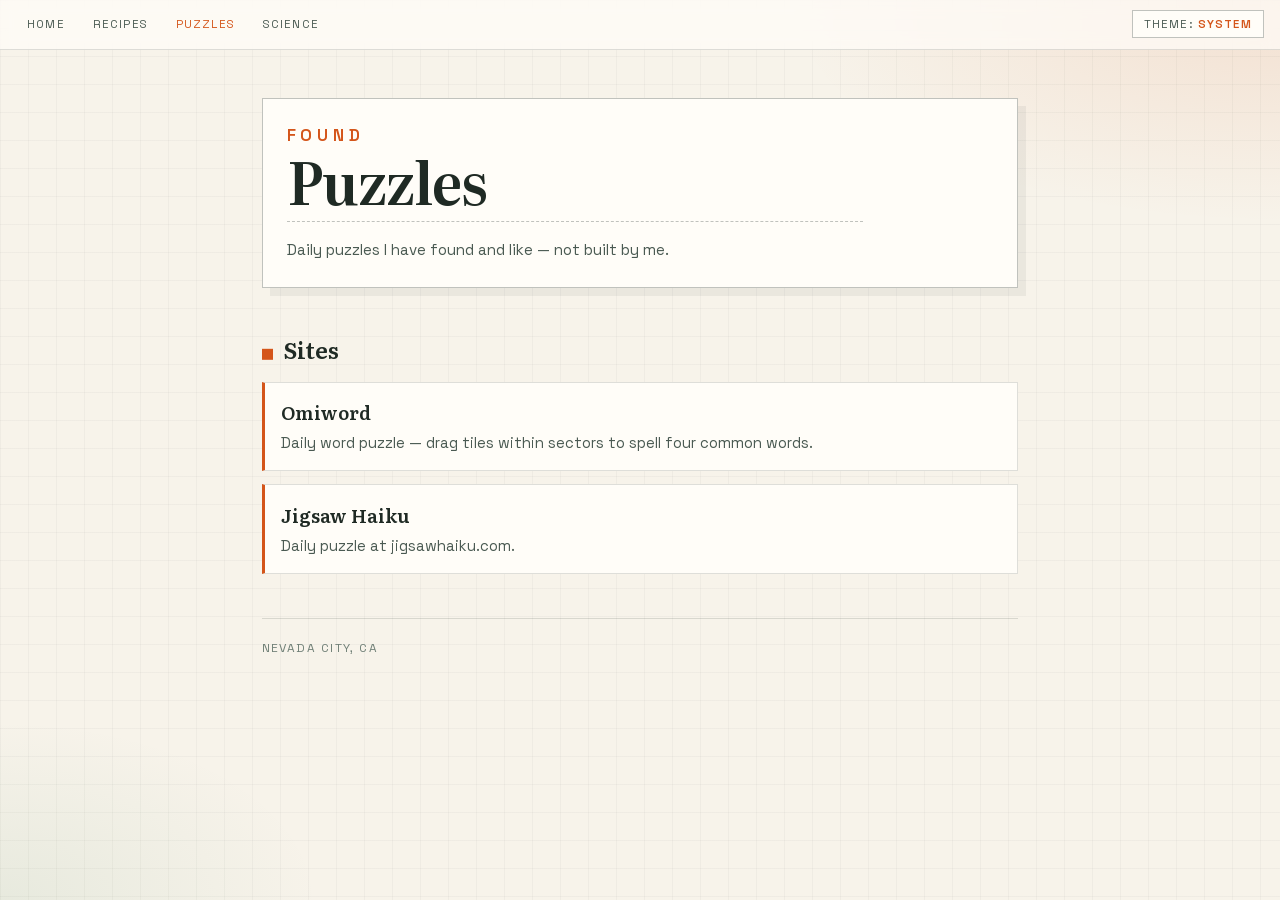
==== puzzles/index.html @ b1461a32 "checkpoint" ====
<!DOCTYPE html>
<html lang="en">
<head>
<meta charset="UTF-8">
<meta name="viewport" content="width=device-width, initial-scale=1">
<title>Puzzles</title>
<script>
  (function () {
    var key = "recipes-theme";
    var pref = localStorage.getItem(key) || "system";
    function resolved(p) {
      if (p === "light" || p === "dark") return p;
      return window.matchMedia("(prefers-color-scheme: dark)").matches ? "dark" : "light";
    }
    document.documentElement.setAttribute("data-theme", resolved(pref));
    document.documentElement.setAttribute("data-theme-pref", pref);
    window.__siteTheme = {
      pref: pref,
      resolved: resolved,
      apply: function (p) {
        this.pref = p;
        localStorage.setItem(key, p);
        document.documentElement.setAttribute("data-theme-pref", p);
        document.documentElement.setAttribute("data-theme", resolved(p));
      },
      label: function () {
        if (this.pref === "light") return "Theme: light (click for dark)";
        if (this.pref === "dark") return "Theme: dark (click for system)";
        return "Theme: system (click for light)";
      },
      cycle: function () {
        var order = ["system", "light", "dark"];
        this.apply(order[(order.indexOf(this.pref) + 1) % order.length]);
      }
    };
  })();
</script>
<link rel="preload" href="../recipes/fonts/Literata.woff2" as="font" type="font/woff2" crossorigin>
<link rel="preload" href="../recipes/fonts/SpaceGrotesk.woff2" as="font" type="font/woff2" crossorigin>
<link rel="stylesheet" href="../recipes/fonts/fonts.css">
<style>
  :root,
  html[data-theme="light"] {
    --bg: #f7f3ea;
    --ink: #1f2a24;
    --ink-soft: #4a5a52;
    --ink-mute: #6f7f76;
    --accent: #d4551a;
    --accent-deep: #a63f10;
    --culture: #2f7a4e;
    --line: rgba(31, 42, 36, 0.14);
    --line-strong: rgba(31, 42, 36, 0.28);
    --panel: #fffdf8;
    --grid: rgba(31, 42, 36, 0.035);
    --glow-a: rgba(212, 85, 26, 0.12);
    --glow-b: rgba(47, 122, 78, 0.08);
    --shadow: rgba(31, 42, 36, 0.06);
    --toolbar: rgba(255, 253, 248, 0.72);
    color-scheme: light;
  }

  @media (prefers-color-scheme: dark) {
    :root:not([data-theme="light"]) {
      --bg: #16110c;
      --ink: #f3e6d4;
      --ink-soft: #c4b19a;
      --ink-mute: #8f7c68;
      --accent: #e8943a;
      --accent-deep: #f0a85a;
      --culture: #7fad63;
      --line: rgba(232, 148, 58, 0.22);
      --line-strong: rgba(232, 148, 58, 0.4);
      --panel: #1f1711;
      --grid: rgba(243, 230, 212, 0.04);
      --glow-a: rgba(232, 148, 58, 0.14);
      --glow-b: rgba(127, 173, 99, 0.08);
      --shadow: rgba(0, 0, 0, 0.35);
      --toolbar: rgba(22, 17, 12, 0.88);
      color-scheme: dark;
    }
  }

  html[data-theme="dark"] {
    --bg: #16110c;
    --ink: #f3e6d4;
    --ink-soft: #c4b19a;
    --ink-mute: #8f7c68;
    --accent: #e8943a;
    --accent-deep: #f0a85a;
    --culture: #7fad63;
    --line: rgba(232, 148, 58, 0.22);
    --line-strong: rgba(232, 148, 58, 0.4);
    --panel: #1f1711;
    --grid: rgba(243, 230, 212, 0.04);
    --glow-a: rgba(232, 148, 58, 0.14);
    --glow-b: rgba(127, 173, 99, 0.08);
    --shadow: rgba(0, 0, 0, 0.35);
    --toolbar: rgba(22, 17, 12, 0.88);
    color-scheme: dark;
  }

  * { box-sizing: border-box; }

  body {
    margin: 0;
    min-height: 100vh;
    color: var(--ink);
    font-family: "Space Grotesk", sans-serif;
    font-weight: 400;
    line-height: 1.55;
    background-color: var(--bg);
    background-image:
      linear-gradient(var(--grid) 1px, transparent 1px),
      linear-gradient(90deg, var(--grid) 1px, transparent 1px),
      radial-gradient(ellipse 70% 45% at 100% 0%, var(--glow-a), transparent 55%),
      radial-gradient(ellipse 50% 40% at 0% 100%, var(--glow-b), transparent 50%);
    background-size: 28px 28px, 28px 28px, auto, auto;
    -webkit-font-smoothing: antialiased;
  }

  .toolbar {
    position: sticky;
    top: 0;
    z-index: 20;
    display: flex;
    justify-content: space-between;
    align-items: center;
    gap: 0.75rem;
    padding: 0.65rem 1rem;
    background: var(--toolbar);
    border-bottom: 1px solid var(--line);
    backdrop-filter: blur(8px);
  }

  .site-nav {
    display: flex;
    flex-wrap: wrap;
    gap: 0.35rem;
  }

  .site-nav a {
    color: var(--ink-soft);
    font: 0.72rem/1 "Space Grotesk", sans-serif;
    letter-spacing: 0.1em;
    text-transform: uppercase;
    text-decoration: none;
    padding: 0.45rem 0.7rem;
  }
  .site-nav a:hover,
  .site-nav a[aria-current="page"] {
    color: var(--accent);
  }

  #theme-toggle {
    appearance: none;
    border: 1px solid var(--line-strong);
    background: var(--panel);
    color: var(--ink-soft);
    font: 0.72rem/1 "Space Grotesk", sans-serif;
    letter-spacing: 0.1em;
    text-transform: uppercase;
    padding: 0.45rem 0.7rem;
    cursor: pointer;
  }
  #theme-toggle:hover {
    color: var(--accent);
    border-color: var(--accent);
  }
  #theme-toggle .pref {
    color: var(--accent);
    font-weight: 600;
  }

  .page {
    max-width: 50rem;
    margin: 0 auto;
    padding: 3rem 1.35rem 4rem;
  }

  header {
    margin-bottom: 2.75rem;
    padding: 1.75rem 1.5rem 1.6rem;
    background: var(--panel);
    border: 1px solid var(--line-strong);
    box-shadow: 8px 8px 0 var(--shadow);
  }

  .brand {
    font-family: "Literata", serif;
    font-size: clamp(2.4rem, 7vw, 3.6rem);
    font-weight: 600;
    line-height: 0.98;
    letter-spacing: -0.02em;
    margin: 0 0 0.75rem;
  }
  .brand span {
    display: block;
    font-family: "Space Grotesk", sans-serif;
    font-size: 0.3em;
    font-weight: 600;
    letter-spacing: 0.28em;
    text-transform: uppercase;
    color: var(--accent);
    margin-bottom: 0.55rem;
  }

  .lede {
    margin: 0;
    padding-top: 1rem;
    border-top: 1px dashed var(--line-strong);
    font-size: 0.95rem;
    color: var(--ink-soft);
    max-width: 36rem;
  }

  section { margin: 0 0 2.75rem; }

  h2 {
    font-family: "Literata", serif;
    font-size: 1.45rem;
    font-weight: 600;
    margin: 0 0 0.85rem;
    display: flex;
    align-items: baseline;
    gap: 0.65rem;
  }
  h2::before {
    content: "";
    width: 0.7rem;
    height: 0.7rem;
    background: var(--accent);
    transform: translateY(0.05rem);
  }

  .link-list {
    list-style: none;
    padding: 0;
    margin: 0;
    display: grid;
    gap: 0.85rem;
  }

  .link-list a {
    display: block;
    background: var(--panel);
    border: 1px solid var(--line);
    border-left: 3px solid var(--accent);
    padding: 0.95rem 1rem;
    color: var(--ink);
    text-decoration: none;
    transition: border-color 0.15s ease;
  }
  .link-list a:hover {
    border-color: var(--accent);
    border-left-color: var(--accent);
  }

  .link-list strong {
    display: block;
    font-family: "Literata", serif;
    font-size: 1.15rem;
    font-weight: 600;
    margin-bottom: 0.35rem;
  }

  .link-list span {
    display: block;
    font-size: 0.92rem;
    color: var(--ink-soft);
  }

  footer {
    margin-top: 0.5rem;
    padding-top: 1.25rem;
    border-top: 1px solid var(--line);
    font-size: 0.75rem;
    letter-spacing: 0.12em;
    text-transform: uppercase;
    color: var(--ink-mute);
  }

  @media (max-width: 30rem) {
    header {
      padding: 1.25rem 1rem;
      box-shadow: 5px 5px 0 var(--shadow);
    }
  }
</style>
</head>
<body>
<div class="toolbar">
  <nav class="site-nav" aria-label="Site">
    <a href="../">Home</a>
    <a href="../recipes/">Recipes</a>
    <a href="./" aria-current="page">Puzzles</a>
    <a href="../science/">Science</a>
  </nav>
  <button type="button" id="theme-toggle" aria-live="polite">
    Theme: <span class="pref" id="theme-pref-label">system</span>
  </button>
</div>

<main class="page">
  <header>
    <h1 class="brand"><span>Found</span>Puzzles</h1>
    <p class="lede">Daily puzzles I have found and like — not built by me.</p>
  </header>

  <section>
    <h2>Sites</h2>
    <ul class="link-list">
      <li>
        <a href="https://www.omiword.com/" rel="noopener noreferrer">
          <strong>Omiword</strong>
          <span>Daily word puzzle — drag tiles within sectors to spell four common words.</span>
        </a>
      </li>
      <li>
        <a href="https://jigsawhaiku.com/" rel="noopener noreferrer">
          <strong>Jigsaw Haiku</strong>
          <span>Daily puzzle at jigsawhaiku.com.</span>
        </a>
      </li>
    </ul>
  </section>

  <footer>Nevada City, CA</footer>
</main>

<script>
  (function () {
    var t = window.__siteTheme;
    var label = document.getElementById("theme-pref-label");
    var btn = document.getElementById("theme-toggle");

    function sync() {
      label.textContent = t.pref;
      btn.setAttribute("aria-label", t.label());
      btn.title = t.label();
    }

    sync();
    btn.addEventListener("click", function () {
      t.cycle();
      sync();
    });
    window.matchMedia("(prefers-color-scheme: dark)").addEventListener("change", function () {
      if (t.pref === "system") t.apply("system");
    });
  })();
</script>
</body>
</html>
---- recipes/fonts/fonts.css ----
/* Self-hosted latin subsets. font-display: optional avoids mid-paint swap flicker. */
@font-face {
  font-family: "Literata";
  font-style: normal;
  font-weight: 500 600;
  font-display: optional;
  src: url("Literata.woff2") format("woff2");
  unicode-range: U+0000-00FF, U+0131, U+0152-0153, U+02BB-02BC, U+02C6, U+02DA, U+02DC, U+0304, U+0308, U+0329, U+2000-206F, U+20AC, U+2122, U+2191, U+2193, U+2212, U+2215, U+FEFF, U+FFFD;
}

@font-face {
  font-family: "Space Grotesk";
  font-style: normal;
  font-weight: 400 600;
  font-display: optional;
  src: url("SpaceGrotesk.woff2") format("woff2");
  unicode-range: U+0000-00FF, U+0131, U+0152-0153, U+02BB-02BC, U+02C6, U+02DA, U+02DC, U+0304, U+0308, U+0329, U+2000-206F, U+20AC, U+2122, U+2191, U+2193, U+2212, U+2215, U+FEFF, U+FFFD;
}
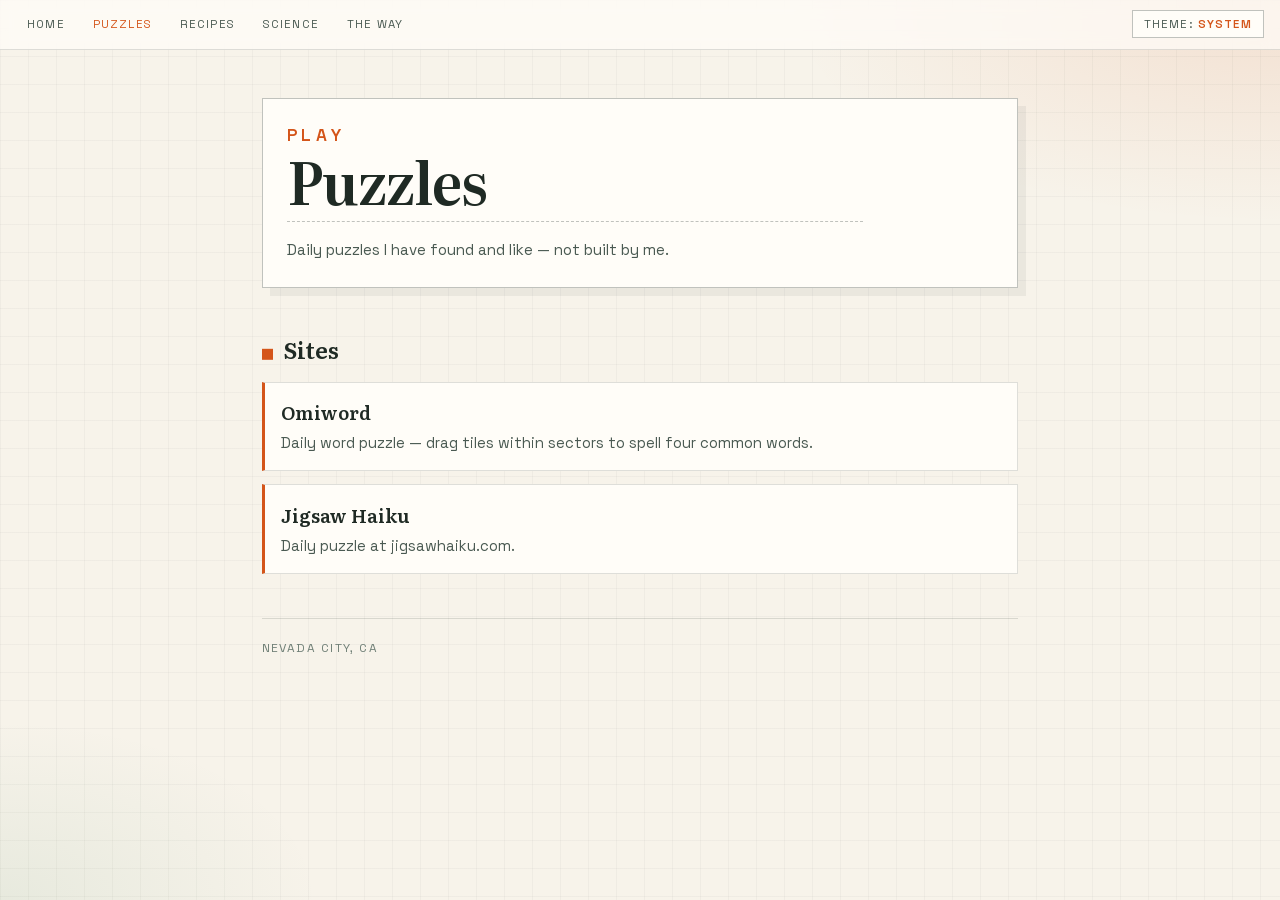
==== commit c9089677: "checkpoint" ====
--- a/puzzles/index.html
+++ b/puzzles/index.html
@@ -291,9 +291,10 @@
 <div class="toolbar">
   <nav class="site-nav" aria-label="Site">
     <a href="../">Home</a>
+    <a href="./" aria-current="page">Puzzles</a>
     <a href="../recipes/">Recipes</a>
-    <a href="./" aria-current="page">Puzzles</a>
     <a href="../science/">Science</a>
+    <a href="../the-way/">The Way</a>
   </nav>
   <button type="button" id="theme-toggle" aria-live="polite">
     Theme: <span class="pref" id="theme-pref-label">system</span>
@@ -302,7 +303,7 @@
 
 <main class="page">
   <header>
-    <h1 class="brand"><span>Found</span>Puzzles</h1>
+    <h1 class="brand"><span>Play</span>Puzzles</h1>
     <p class="lede">Daily puzzles I have found and like — not built by me.</p>
   </header>
 
@@ -310,13 +311,13 @@
     <h2>Sites</h2>
     <ul class="link-list">
       <li>
-        <a href="https://www.omiword.com/" rel="noopener noreferrer">
+        <a href="https://www.omiword.com/" target="_blank" rel="noopener noreferrer">
           <strong>Omiword</strong>
           <span>Daily word puzzle — drag tiles within sectors to spell four common words.</span>
         </a>
       </li>
       <li>
-        <a href="https://jigsawhaiku.com/" rel="noopener noreferrer">
+        <a href="https://jigsawhaiku.com/" target="_blank" rel="noopener noreferrer">
           <strong>Jigsaw Haiku</strong>
           <span>Daily puzzle at jigsawhaiku.com.</span>
         </a>
